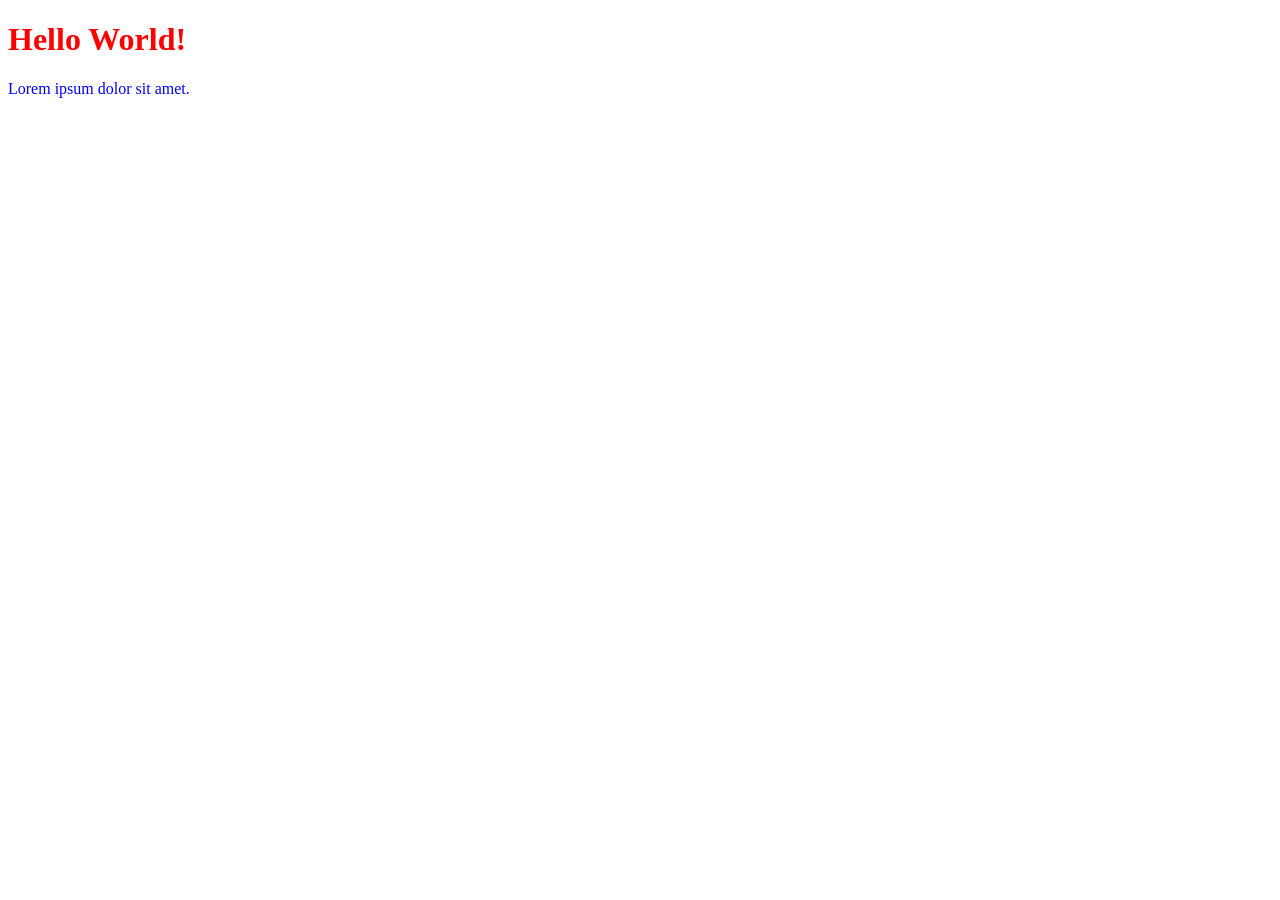
==== index.html @ 28c97065 "." ====
<!DOCTYPE html>
<html lang="en">
  <head>
    <meta charset="UTF-8" />
    <meta http-equiv="X-UA-Compatible" content="IE=edge" />
    <meta name="viewport" content="width=device-width, initial-scale=1.0" />
    <title>Document</title>
    <link rel="stylesheet" href="css/styles.css" />
  </head>
  <body>
    <h1>Hello World!</h1>
    <p>Lorem ipsum dolor sit amet.</p>
  </body>
</html>
---- css/styles.css ----
h1{
    color: red;
}

p {
    color: blue;
}
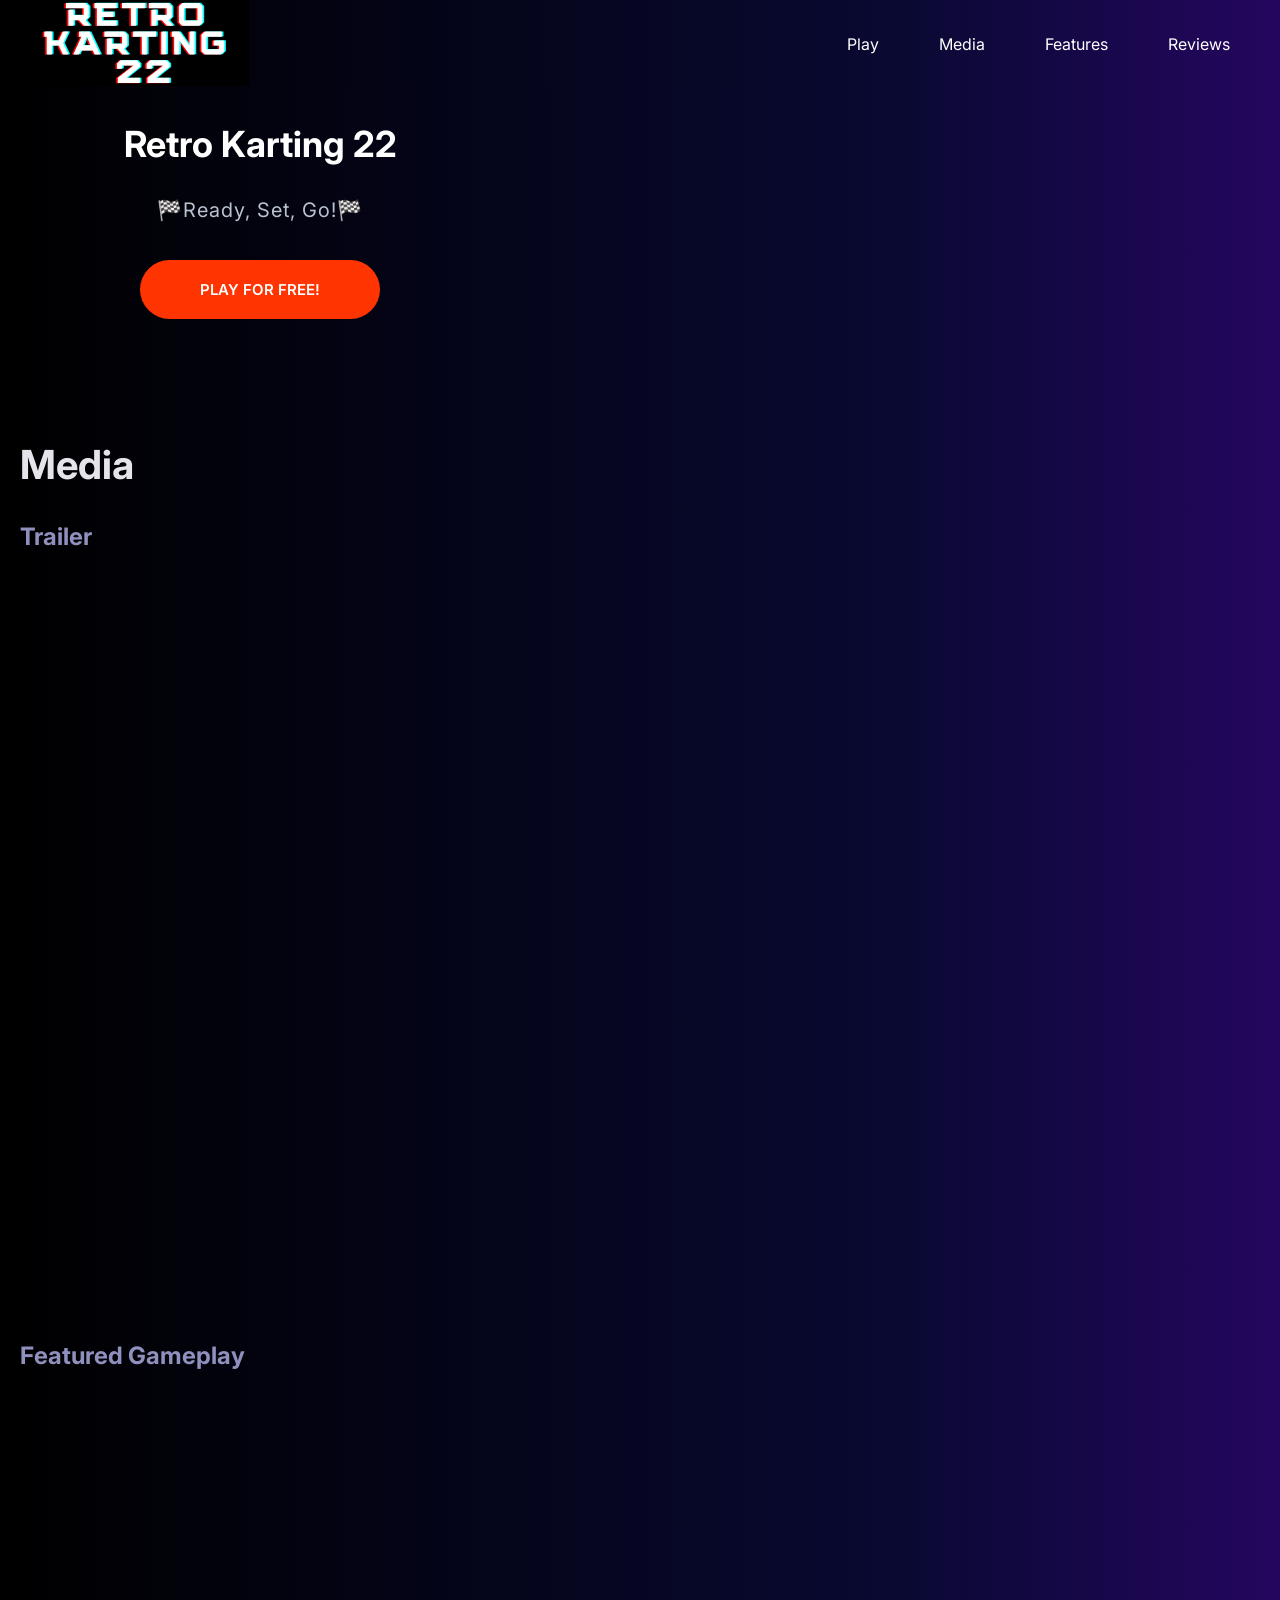
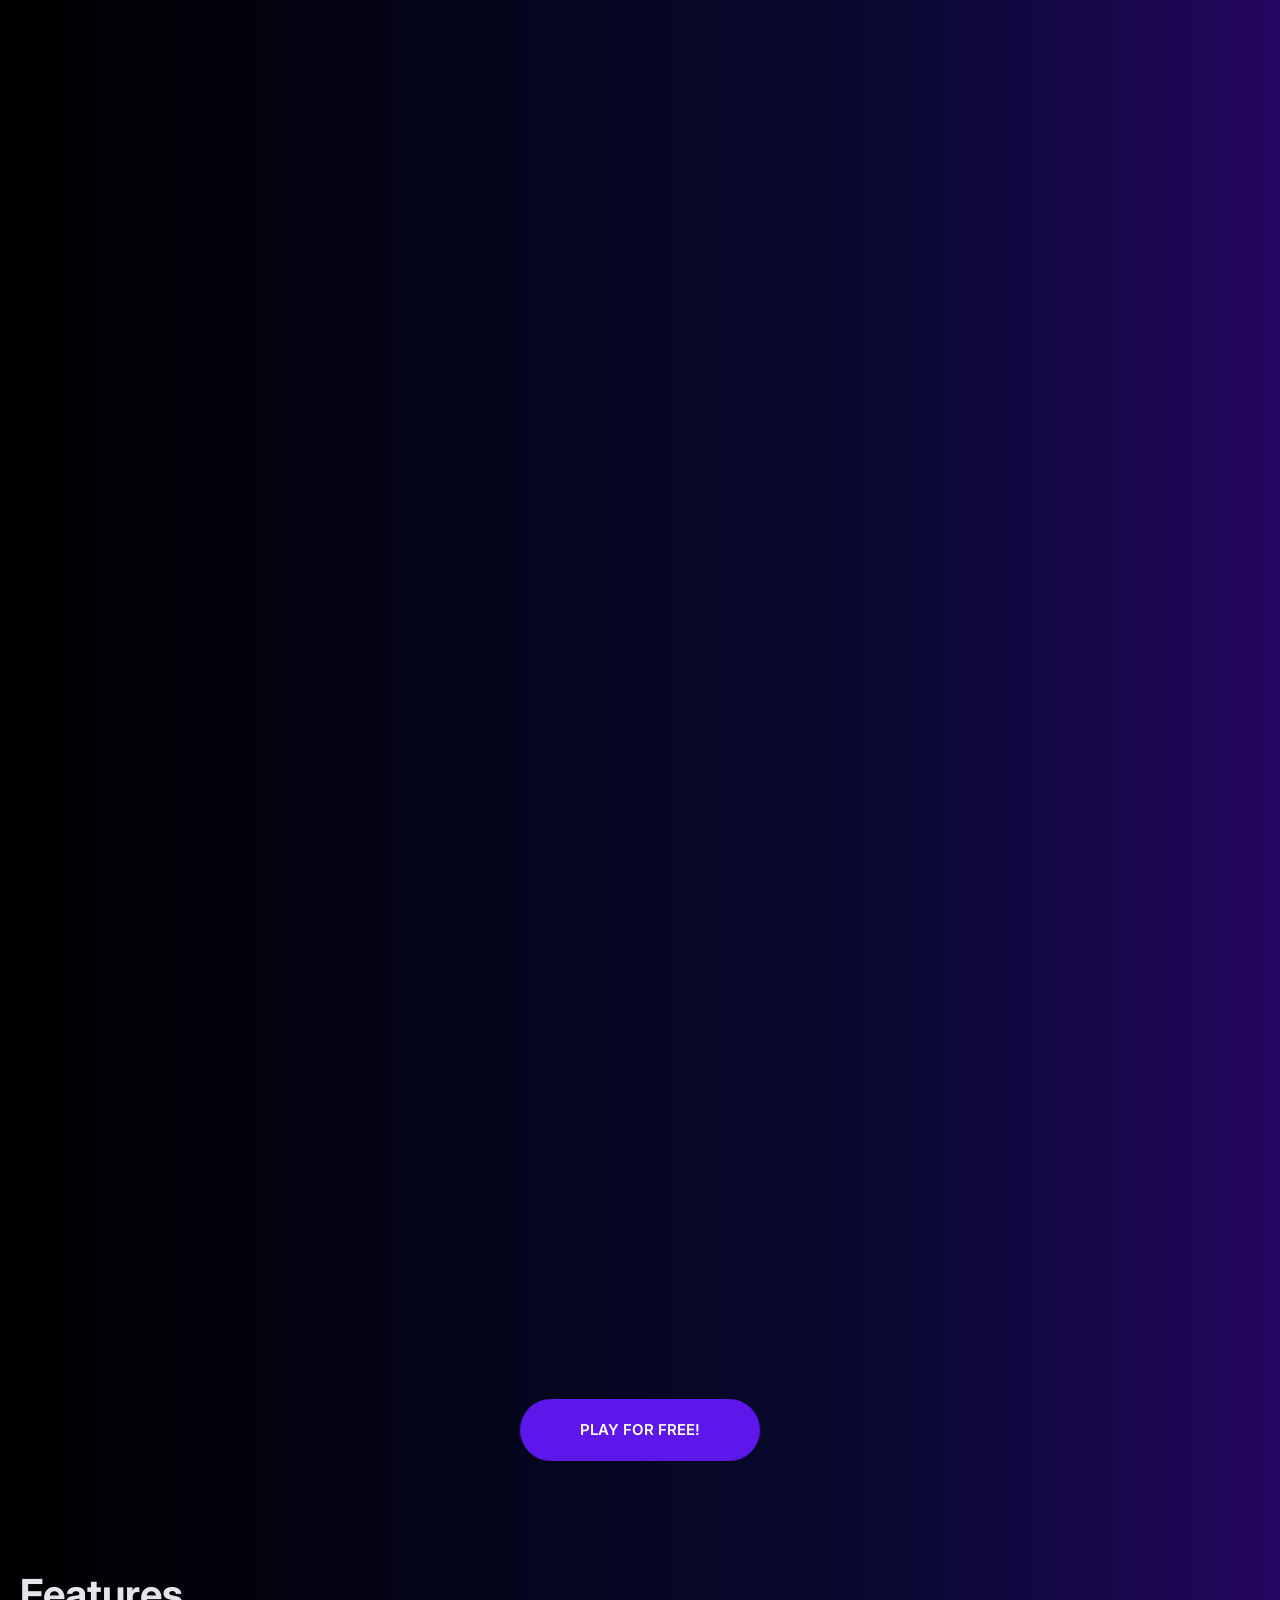
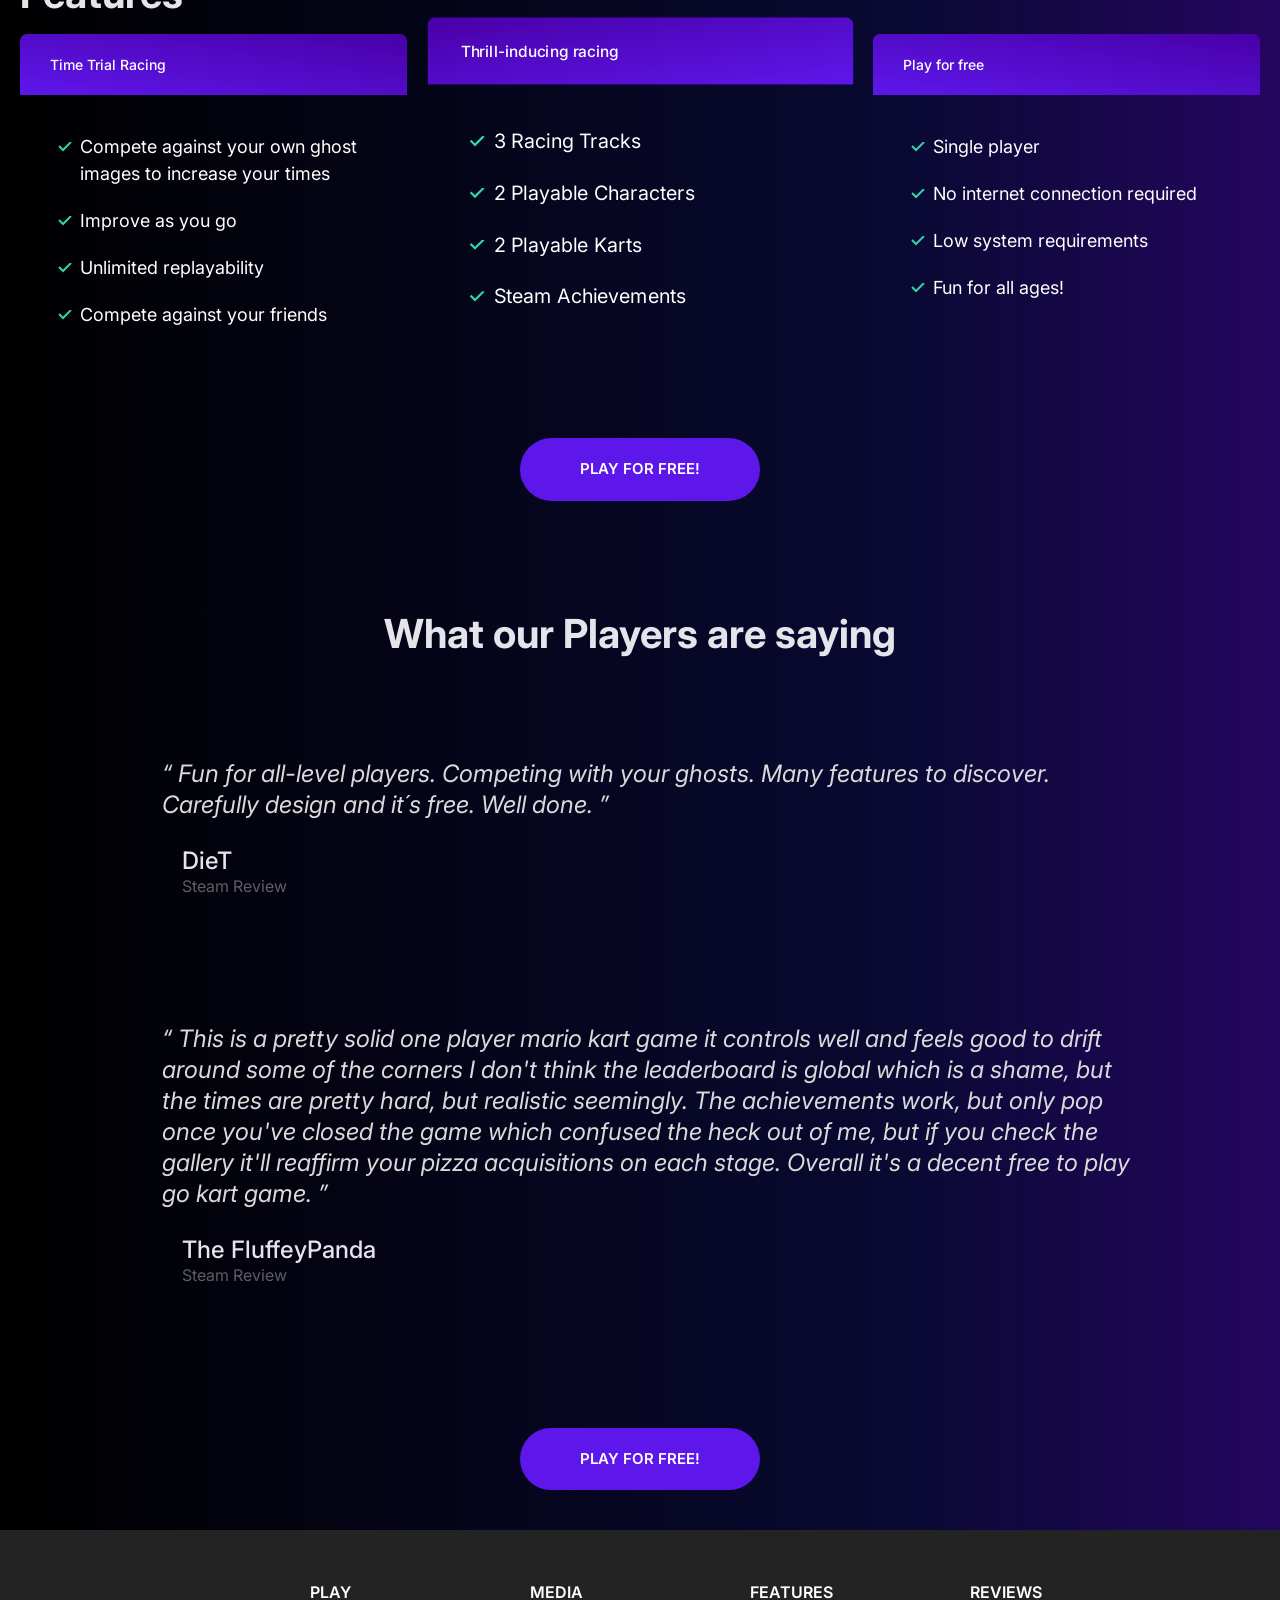
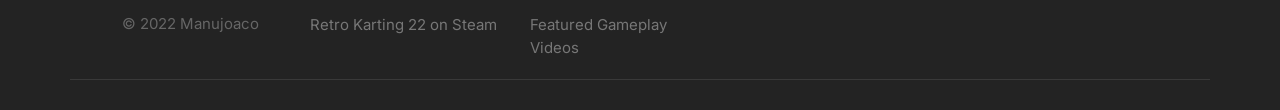
==== commit 2e109b6c: "," ====
--- a/index.html
+++ b/index.html
@@ -1,14 +1,302 @@
 <!DOCTYPE html>
+<!--HTML-->
 <html lang="en">
+  <!--Head-->
   <head>
+    <!--Metas-->
     <meta charset="UTF-8" />
-    <meta http-equiv="X-UA-Compatible" content="IE=edge" />
     <meta name="viewport" content="width=device-width, initial-scale=1.0" />
-    <title>Document</title>
+    <meta
+      name="description"
+      content="Welcome to Retro Karting 22. Your reaction time, decision making and driving skills will be tested to the limit! Choose your character and kart and drift your way to victory! Race your own ghost images in this single player, time trial based, indie karting game."
+    />
+    <meta property="og:title" content="Retro Karting 22" />
+    <meta
+      property="og:description"
+      content="Welcome to Retro Karting 22. Your reaction time, decision making and driving skills will be tested to the limit! Choose your character and kart and drift your way to victory! Race your own ghost images in this single player, time trial based, indie karting game."
+    />
+    <meta property="og:type" content="website" />
+    <meta property="og:image" content="-TODO" />
+    <meta property="og:url" content="https://www.retrokarting22.com" />
+    <!--Title-->
+    <title>Retro Karting 22</title>
+    <!--APIs-->
+    <link rel="preconnect" href="https://fonts.googleapis.com" />
+    <link rel="preconnect" href="https://fonts.gstatic.com" crossorigin />
+    <link
+      href="https://fonts.googleapis.com/css2?family=Inter:wght@400;600;700&display=swap"
+      rel="stylesheet"
+    />
+    <!--CSS-->
     <link rel="stylesheet" href="css/styles.css" />
+    <link rel="stylesheet" href="css/normalize.css" />
+    <link href="https://unpkg.com/aos@2.3.1/dist/aos.css" rel="stylesheet" />
   </head>
+  <!--Body-->
   <body>
-    <h1>Hello World!</h1>
-    <p>Lorem ipsum dolor sit amet.</p>
+    <!--Header-->
+    <header>
+      <!--Navbar-->
+      <nav class="nav collapsible" data-aos="fade-down">
+        <img src="assets/logo.svg" alt="" />
+        <ul class="list nav__list collapsible__content">
+          <li class="nav__item">
+            <a
+              href="https://store.steampowered.com/app/1906070/Retro_Karting_22/"
+              >Play</a
+            >
+          </li>
+          <li class="nav__item"><a href="#media-section">Media</a></li>
+          <li class="nav__item"><a href="#features-section">Features</a></li>
+          <li class="nav__item"><a href="#reviews-section">Reviews</a></li>
+        </ul>
+      </nav>
+    </header>
+    <!--Hero-->
+    <div class="block block--gradient">
+      <div class="container grid grid--1x3" data-aos="fade-down">
+        <header class="block__header hero hero__content">
+          <h1 class="block__heading">Retro Karting 22</h1>
+          <p data-aos="zoom-in" class="hero__tagline">🏁Ready, Set, Go!🏁</p>
+          <a
+            href="https://store.steampowered.com/app/1906070/Retro_Karting_22/"
+            class="btn btn--accent btn--stretched"
+            >Play For Free!</a
+          >
+        </header>
+      </div>
+    </div>
+    <!--Media-->
+    <div class="block block--gradient">
+      <h2 id="media-section" class="media--title">Media</h2>
+      <h3 class="media--subtitle">Trailer</h3>
+      <div class="videowrapper">
+        <iframe
+          src="https://www.youtube.com/embed/1wpj1uEzrC8"
+          title="Retro Karting 22 Trailer 2 - New Retro Karting Game Coming Soon To Steam!"
+          allow="accelerometer; autoplay; clipboard-write; encrypted-media; gyroscope; picture-in-picture"
+          allowfullscreen
+        ></iframe>
+      </div>
+
+      <h3 class="media--subtitle">Featured Gameplay</h3>
+
+      <div class="videowrapper">
+        <iframe
+          src="https://www.youtube.com/embed/RnDot0CBKkY"
+          title="Retro Karting 22 | GamePlay PC"
+          allow="accelerometer; autoplay; clipboard-write; encrypted-media; gyroscope; picture-in-picture"
+          allowfullscreen
+        ></iframe>
+      </div>
+
+      <div class="videowrapper">
+        <iframe
+          src="https://www.youtube.com/embed/24Yk0c__tDo"
+          title="Retro Karting 22! Finding Pizza is Hard!"
+          allow="accelerometer; autoplay; clipboard-write; encrypted-media; gyroscope; picture-in-picture"
+          allowfullscreen
+        ></iframe>
+      </div>
+    </div>
+    <!--Play Block-->
+    <div class="block block--gradient">
+      <div class="play__button" data-aos="zoom-in">
+        <a
+          href="https://store.steampowered.com/app/1906070/Retro_Karting_22/"
+          class="btn btn--primary btn--stretched"
+        >
+          Play for Free!
+        </a>
+      </div>
+    </div>
+    <!--Features-->
+    <div class="block block--gradient block-features">
+      <h2 id="features-section">Features</h2>
+      <div class="grid grid--1x3" data-aos="fade-up" data-aos-duration="3000">
+        <div class="feature">
+          <div class="card card--secondary">
+            <header class="card__header">
+              <h3 class="feature__name">Time Trial Racing</h3>
+            </header>
+            <div class="card__body">
+              <ul class="list list--tick">
+                <li class="list__item">
+                  Compete against your own ghost images to increase your times
+                </li>
+                <li class="list__item">Improve as you go</li>
+                <li class="list__item">Unlimited replayability</li>
+                <li class="list__item">Compete against your friends</li>
+              </ul>
+            </div>
+          </div>
+        </div>
+        <div class="feature feature--popular">
+          <div class="card card--primary">
+            <header class="card__header">
+              <h3 class="feature__name">Thrill-inducing racing</h3>
+            </header>
+            <div class="card__body">
+              <ul class="list list--tick">
+                <li class="list__item">3 Racing Tracks</li>
+                <li class="list__item">2 Playable Characters</li>
+                <li class="list__item">2 Playable Karts</li>
+                <li class="list__item">Steam Achievements</li>
+              </ul>
+            </div>
+          </div>
+        </div>
+        <div class="feature">
+          <div class="card card--secondary">
+            <header class="card__header">
+              <h3 class="feature__name">Play for free</h3>
+            </header>
+            <div class="card__body">
+              <ul class="list list--tick">
+                <li class="list__item">Single player</li>
+                <li class="list__item">No internet connection required</li>
+                <li class="list__item">Low system requirements</li>
+                <li class="list__item">Fun for all ages!</li>
+              </ul>
+            </div>
+          </div>
+        </div>
+      </div>
+    </div>
+    <!--Play Block-->
+    <div class="block block--gradient">
+      <div class="play__button" data-aos="zoom-in">
+        <a
+          href="https://store.steampowered.com/app/1906070/Retro_Karting_22/"
+          class="btn btn--primary btn--stretched"
+        >
+          Play for Free!
+        </a>
+      </div>
+    </div>
+    <!--Testimonials-->
+    <div class="block block--gradient">
+      <header class="block__header">
+        <h2 id="reviews-section" data-aos="fade-in" data-aos-duration="3s">
+          What our Players are saying
+        </h2>
+      </header>
+      <div class="container">
+        <div class="card testimonial">
+          <blockquote class="quote" data-aos="fade-left">
+            <p class="quote__text">
+              Fun for all-level players. Competing with your ghosts. Many
+              features to discover. Carefully design and it´s free. Well done.
+            </p>
+            <footer>
+              <div class="media">
+                <div class="media__body">
+                  <h3 class="media__title quote__author">DieT</h3>
+                  <p class="quote__company">Steam Review</p>
+                </div>
+              </div>
+            </footer>
+          </blockquote>
+        </div>
+      </div>
+      <div class="container">
+        <div class="card testimonial">
+          <blockquote class="quote" data-aos="fade-left">
+            <p class="quote__text">
+              This is a pretty solid one player mario kart game it controls well
+              and feels good to drift around some of the corners I don't think
+              the leaderboard is global which is a shame, but the times are
+              pretty hard, but realistic seemingly. The achievements work, but
+              only pop once you've closed the game which confused the heck out
+              of me, but if you check the gallery it'll reaffirm your pizza
+              acquisitions on each stage. Overall it's a decent free to play go
+              kart game.
+            </p>
+            <footer>
+              <div class="media">
+                <div class="media__body">
+                  <h3 class="media__title quote__author">The FluffeyPanda</h3>
+                  <p class="quote__company">Steam Review</p>
+                </div>
+              </div>
+            </footer>
+          </blockquote>
+        </div>
+      </div>
+    </div>
+
+    <!--Play Block-->
+    <div class="block block--gradient">
+      <div class="play__button" data-aos="zoom-in">
+        <a
+          href="https://store.steampowered.com/app/1906070/Retro_Karting_22/"
+          class="btn btn--primary btn--stretched"
+        >
+          Play for Free!
+        </a>
+      </div>
+    </div>
+
+    <!--Footer-->
+    <!--Footer Block-->
+    <footer class="block block--dark footer" data-aos="fade-up">
+      <div class="container grid footer__sections">
+        <div class="collapsible collapsible--expanded footer__section">
+          <div class="collapsible__header">
+            <h2 class="collapsible__heading footer__heading">Play</h2>
+          </div>
+          <div class="collapsible__content">
+            <ul class="list">
+              <li>
+                <a
+                  href="https://store.steampowered.com/app/1906070/Retro_Karting_22/"
+                  >Retro Karting 22 on Steam</a
+                >
+              </li>
+            </ul>
+          </div>
+        </div>
+        <div class="collapsible footer__section">
+          <div class="collapsible__header">
+            <h2 class="collapsible__heading footer__heading">Media</h2>
+          </div>
+          <div class="collapsible__content">
+            <ul class="list">
+              <li><a href="#media-section">Featured Gameplay</a></li>
+              <li>
+                <a
+                  href="https://www.youtube.com/channel/UCH7vpZDjdBGkj66qWHlX0sg"
+                  >Videos</a
+                >
+              </li>
+            </ul>
+          </div>
+        </div>
+        <div class="collapsible footer__section">
+          <div class="collapsible__header">
+            <a href="#features-section"
+              ><h2 class="collapsible__heading footer__heading">Features</h2></a
+            >
+          </div>
+        </div>
+        <div class="collapsible footer__section">
+          <div class="collapsible__header">
+            <a href="#reviews-section"
+              ><h2 class="collapsible__heading footer__heading">Reviews</h2></a
+            >
+          </div>
+        </div>
+        <div class="footer__brand">
+          <img src="assets/images/logo.svg" alt="" />
+          <p class="footer__copyright">&copy; 2022 Manujoaco</p>
+        </div>
+      </div>
+    </footer>
+    <!--Scripts-->
+    <script src="js/main.js"></script>
+    <script src="https://unpkg.com/aos@2.3.1/dist/aos.js"></script>
+    <script>
+      AOS.init();
+    </script>
   </body>
 </html>
--- a/css/styles.css
+++ b/css/styles.css
@@ -1,7 +1,750 @@
-h1{
-    color: red;
+:root {
+    --color-accent: #ff3400;
+    --color-body: #918ca4;
+    --color-body-darker: #5c5577;
+    --color-border: #ccc;
+    --color-headings: #e6e4eb;
+    --color-subheadings: #9090be;
+    --color-primary: #5e17eb;
+    --color-secondary: #4800a7;
+    --border-radius: 30px;
+}
+
+*,
+*::after,
+*::before {
+    box-sizing: border-box;
+}
+
+.container {
+    max-width: 1140px;
+    margin: 0 auto;
+}
+
+/* Typography */
+
+html {
+    font-size: 62.5%;
+}
+
+body {
+    color: var(--color-body);
+    font-family: Inter, Arial, Arial, Helvetica, sans-serif;
+    font-size: 2.4rem;
+    line-height: 1.5;
+}
+
+h1,
+h2,
+h3 {
+    color: var(--color-headings);
+    margin-bottom: 1rem;
+}
+
+h1 {
+    font-size: 7rem;
+}
+
+h2 {
+    font-size: 4rem;
+}
+
+h3 {
+    font-size: 3rem;
 }
 
 p {
-    color: blue;
+    margin-top: 0;
+}
+
+@media screen and (min-width: 1024px) {
+    body {
+        font-size: 1.8rem;
+    }
+
+    h1 {
+        font-size: 8rem;
+    }
+
+    h2 {
+        font-size: 4rem;
+    }
+
+    h3 {
+        font-size: 2.4rem;
+    }
+}
+
+/* Links */
+
+a {
+    text-decoration: none;
+}
+
+.link-arrow {
+    color: var(--color-accent);
+    font-size: 2rem;
+    font-weight: bold;
+    text-transform: uppercase;
+}
+
+.link-arrow::after {
+    content: '-->';
+    margin-left: 5px;
+    transition: margin 0.15s;
+}
+
+.link-arrow:hover::after {
+    margin-left: 10px;
+}
+
+@media screen and (min-width: 1024px) {
+    .link-arrow {
+        font-size: 1.5rem;
+    }
+}
+
+/* Lists */
+
+.list {
+    list-style: none;
+    padding-left: 0;
+}
+
+.list--inline .list__item {
+    display: inline-block;
+    margin-right: 2rem;
+}
+
+.list--tick {
+    list-style-image: url(../assets/tick.svg);
+    padding-left: 3rem;
+}
+
+.list--tick .list__item {
+    padding-left: 0.5rem;
+}
+
+@media screen and (min-width: 1024px) {
+    .list--tick .list__item {
+        padding-left: 0;
+    }
+}
+
+/* Icons */
+
+.icon {
+    height: 40px;
+    width: 40px;
+}
+
+.icon--small {
+    width: 30px;
+    height: 30px;
+}
+
+.icon--primary {
+    fill: var(--color-primary);
+}
+
+.icon--white {
+    fill: #fff;
+}
+
+.icon-container {
+    align-items: center;
+    background: #f3f9fa;
+    border-radius: 100%;
+    display: inline-flex;
+    height: 64px;
+    justify-content: center;
+    width: 64px;
+}
+
+.icon-container--accent {
+    background: var(--color-accent);
+}
+
+/* Buttons */
+
+.btn {
+    border-radius: 40px;
+    border: 0;
+    color: #fff;
+    cursor: pointer;
+    font-size: 1.8rem;
+    font-weight: 600;
+    margin: 1rem 0;
+    outline: 0;
+    padding: 2rem 4vw;
+    text-align: center;
+    text-transform: uppercase;
+    white-space: nowrap;
+}
+
+.btn .icon {
+    width: 2rem;
+    height: 2rem;
+    margin-right: 1rem;
+    vertical-align: middle;
+}
+
+.btn--primary {
+    background: var(--color-primary);
+}
+
+.btn--primary:hover {
+    background: #2177E6;
+}
+
+.btn--secondary {
+    background: var(--color-secondary);
+}
+
+.btn--secondary:hover {
+    background: #00c8eb;
+}
+
+.btn--accent {
+    background: var(--color-accent);
+}
+
+.btn--accent:hover {
+    background: #ec3000;
+}
+
+.btn--outline {
+    background: #fff;
+    color: var(--color-headings);
+    border: 2px solid var(--color-headings);
+}
+
+.btn--outline:hover {
+    background: lightgray;
+}
+
+.btn--block {
+    width: 100%;
+    display: inline-block;
+}
+
+.btn--stretched {
+    padding-left: 6rem;
+    padding-right: 6rem;
+}
+
+@media screen and (min-width: 1024px) {
+    .btn {
+        font-size: 1.5rem;
+    }
+}
+
+
+
+/* Quotes */
+
+.quote {
+    font-size: 3rem;
+    font-style: italic;
+    color: var(--color-body-darker);
+    line-height: 1.3;
+}
+
+
+.quote__text{
+    color: rgb(218, 218, 218);
+}
+.quote__text::before {
+    content: open-quote;
+}
+
+.quote__text::after {
+    content: close-quote;
+}
+
+.quote__author {
+    font-size: 3rem;
+    font-weight: 500;
+    font-style: normal;
+    margin-bottom: 0px;
+}
+
+.quote__company {
+    color: var(--color-headings);
+    opacity: .4;
+    font-size: 2rem;
+    font-style: normal;
+}
+
+.quote__line {
+    position: relative;
+    bottom: 10px;
+}
+
+@media screen and (min-width: 1024px) {
+    .quote {
+        font-size: 2rem;
+    }
+
+    .quote__author {
+        font-size: 2.4rem;
+    }
+
+    .quote__company {
+        font-size: 1.6rem;
+    }
+}
+
+/* Grids */
+
+.grid {
+    display: grid;
+}
+
+@media screen and (min-width: 768px) {
+    .grid--1x2 {
+        grid-template-columns: 1fr 1fr;
+    }
+}
+
+@media screen and (min-width: 1024px) {
+    .grid--1x3 {
+        grid-template-columns: 1fr 1fr 1fr;
+    }
+}
+
+/* Testimonials */
+
+.testimonial {
+    padding: 3rem;
+}
+
+.testimonial__image {
+    position: relative;
+}
+
+.testimonial__image>img {
+    width: 100%;
+}
+
+.testimonial__image>.icon-container {
+    position: absolute;
+    top: 3rem;
+    right: -3rem;
+}
+
+@media screen and (min-width: 768px) {
+
+    .testimonial .quote,
+    .testimonial .quote__author {
+        font-size: 2.4rem;
+    }
+
+    .testimonial .quote {
+        margin-left: 6rem;
+    }
+}
+
+/* Cards */
+
+.card {
+    margin: 2px;
+    border-radius: 7px;
+    overflow: hidden;
+}
+
+.card__header,
+.card__body {
+    padding: 2rem 3rem;
+}
+
+.card--primary .card__header {
+    background: linear-gradient(to bottom right, var(--color-secondary), var(--color-primary) 100%);   
+    color: #fff;
+}
+
+.card--secondary .card__header {
+    background: linear-gradient(to top right, var(--color-primary), var(--color-secondary) 100%);}
+
+.card--primary .badge--primary {
+    background: #126de4;
+}
+
+.card--secondary .badge--secondary {
+    background: #7d00a3;
+}
+/* Medias */
+
+.media {
+    display: flex;
+}
+
+.media__title {
+    margin-top: 0;
+}
+
+.media__body {
+    margin: 0 2rem;
+}
+
+.media__image {
+    margin-top: 1rem;
+}
+
+
+/* Collapsibles */
+
+.collapsible__header {
+    display: flex;
+    justify-content: space-between;
+}
+
+.collapsible__heading {
+    margin-top: 0;
+    font-size: 3rem;
+}
+
+
+.collapsible__content {
+    max-height: 0;
+    overflow: hidden;
+    opacity: 0;
+    transition: all 0.3s;
+}
+
+
+.collapsible--expanded .collapsible__content {
+    max-height: 100vh;
+    opacity: 1;
+}
+
+/* Blocks */
+
+.block {
+    --padding-vertical: 3rem;
+    padding: var(--padding-vertical) 2rem;
+}
+
+.block__header {
+    text-align: center;
+    margin-bottom: 4rem;
+}
+
+.block__heading {
+    margin-top: 0px;
+}
+
+.block--dark {
+    background: #000;
+    color: #7b858b;
+}
+
+.block--gradient {
+    background: linear-gradient(90deg, rgba(0, 0, 0, 1) 0%, rgba(9, 9, 50, 1) 70%, #24065f 100%);   
+    color: #fff;
+}
+
+.block--gradient .block__heading{ 
+    color: #fff;
+}
+
+.block--dark .block__heading {
+    color: #fff;
+}
+
+.block--skewed-right {
+    clip-path: polygon(0% 0%, 100% 0%, 100% 100%, 0% 80%);
+    padding-bottom: calc(4rem + var(--padding-vertical));
+}
+
+.block--skewed-left {
+    clip-path: polygon(0% 0%, 100% 0%, 100% 90%, 0% 100%);
+    padding-bottom: calc(4rem + var(--padding-vertical));
+}
+
+/* Features Block */
+
+.block-features .grid {
+    gap: 8rem 4rem;
+}
+
+.block-features .card {
+    max-width: 500px;
+    margin: 0 auto;
+}
+
+/* Navigation Bars */
+
+.nav {
+    background: linear-gradient(90deg, rgba(0, 0, 0, 1) 0%, rgba(9, 9, 50, 1) 70%, #24065f 100%);    
+    display: flex;
+    flex-wrap: wrap;
+    padding: 0 2rem;
+    align-items: center;
+    justify-content: center;
+}
+
+.nav__list {
+    width: 100%;
+    margin: 0;
+    text-align: center;
+}
+
+.nav__item {
+    padding: 0.5rem 3rem;
+    border-bottom: 1px solid rgba(0, 0, 0, 0.25);
+}
+
+.nav__item>a {
+    color: #fff;
+    transition: color 0.3s;
+}
+
+.nav__item>a:hover {
+    color: #fff;
+}
+
+.nav__toggler {
+    opacity: .5;
+    transition: box-shadow .15s;
+    cursor: pointer;
+}
+
+.nav.collapsible--expanded .nav__toggler {
+    opacity: 1;
+    box-shadow: 0 0 0 3px #666;
+    border-radius: 5px;
+}
+
+.nav__brand {
+    transform: translateY(5px);
+}
+
+@media screen and (min-width:768px) {
+    .nav{
+        justify-content: space-between;
+    }
+
+    .nav__toggler {
+        display: none;
+    }
+
+    .nav__list {
+        width: auto;
+        display: flex;
+        font-size: 1.6rem;
+        max-height: 100%;
+        opacity: 1;
+        text-align: left;
+    }
+
+    .nav__item {
+        border: 0;
+    }
+}
+
+/* Hero Block*/
+.hero__tagline {
+    font-size: 2rem;
+    color: #b9c3cf;
+    letter-spacing: 1px;
+    margin: 2rem 0 5rem 0;
+}
+
+@media screen and (min-width:768px) {
+    .hero {
+        padding-top: 0;
+    }
+}
+
+
+/* Media */
+
+.media--title{
+    color: var(--color-headings);
+}
+.media--subtitle {
+    color: var(--color-subheadings)
+}
+
+/* Footer */
+
+.footer {
+
+    background: #232323;
+}
+
+.footer a {
+    color: #777;
+    transition: color .3s;
+}
+
+.footer a:hover {
+    color: #fff;
+}
+
+.footer__sections {
+    padding: 2rem;
+    border-bottom: 1px solid #393939;
+}
+
+.footer__sections .list {
+    margin: 0;
+}
+
+.footer__heading {
+    color: #fff;
+    text-transform: uppercase;
+    font-weight: 600;
+}
+
+.footer__brand {
+    margin-top: 5rem;
+    margin-right: 2rem;
+    text-align: center;
+}
+
+.footer__brand img {
+    width: 100%;
+    max-width: 230px;
+}
+
+.footer__copyright {
+    font-size: 2.1rem;
+    color: #fff;
+    opacity: .3;
+}
+
+
+@media screen and (min-width: 768px) {
+    .footer {
+        font-size: 1.5rem;
+    }
+
+    .footer__sections {
+        grid-template-columns: repeat(auto-fit, minmax(10rem, 1fr));
+    }
+
+    .footer .collapsible__line {
+        display: none;
+    }
+
+    .footer .collapsible__content {
+        opacity: 1;
+        max-height: 100%;
+    }
+
+    .footer__brand {
+        order: -1;
+        margin-top: 1rem;
+    }
+
+    .footer__copyright {
+        font-size: 1.5rem;
+    }
+
+    .footer__section {
+        border: 0;
+    }
+
+    .footer__heading {
+        font-size: 1.6rem;
+    }
+}
+
+/* Embedds */
+
+.videowrapper {
+    float: none;
+    clear: both;
+    width: 100%;
+    position: relative;
+    padding-bottom: 56.25%;
+    padding-top: 25px;
+    height: 0;
+    margin-bottom: 50px;
+}
+
+.videowrapper iframe {
+    position: absolute;
+    top: 0;
+    left: 0;
+    width: 100%;
+    height: 100%;
+    border: 0px;
+}
+
+
+/* Features */
+.feature {
+    transition: transform .2s ease-out;
+}
+
+.feature__name {
+    color: #fff;
+    margin: 0;
+    font-weight: 500;
+    font-size: 2.4rem;
+}
+
+.feature__price {
+    font-size: 6rem;
+
+}
+
+.feature__billing-cycle {
+    font-size: 2.4rem;
+    font-weight: 300;
+    opacity: 0.8;
+    margin-right: 1rem;
+}
+
+.feature__description {
+    font-size: 2rem;
+    font-weight: 300;
+    letter-spacing: 1px;
+    display: block;
+}
+
+.feature .list__item {
+    margin-bottom: 2rem;
+}
+
+.feature--popular {
+    transform: scale(1.1);
+}
+
+
+.feature--popular .card__header {
+    position: relative;
+}
+
+.feature--popular .card__header::before {
+    content: url(../assets/images/popular.svg);
+    width: 40px;
+    display: inline-block;
+    position: absolute;
+    top: -6px;
+    right: 5%;
+}
+
+.feature:hover {
+    transform: scale(1.05);
+}
+
+.feature--popular:hover {
+    transform: scale(1.15);
+}
+
+@media screen and (min-width: 1024px) {
+    .feature__name {
+        font-size: 1.4rem;
+    }
+}
+
+/* Play */
+.play__button{
+    display: flex;
+    justify-content: center;
+    align-items: center;
 }
